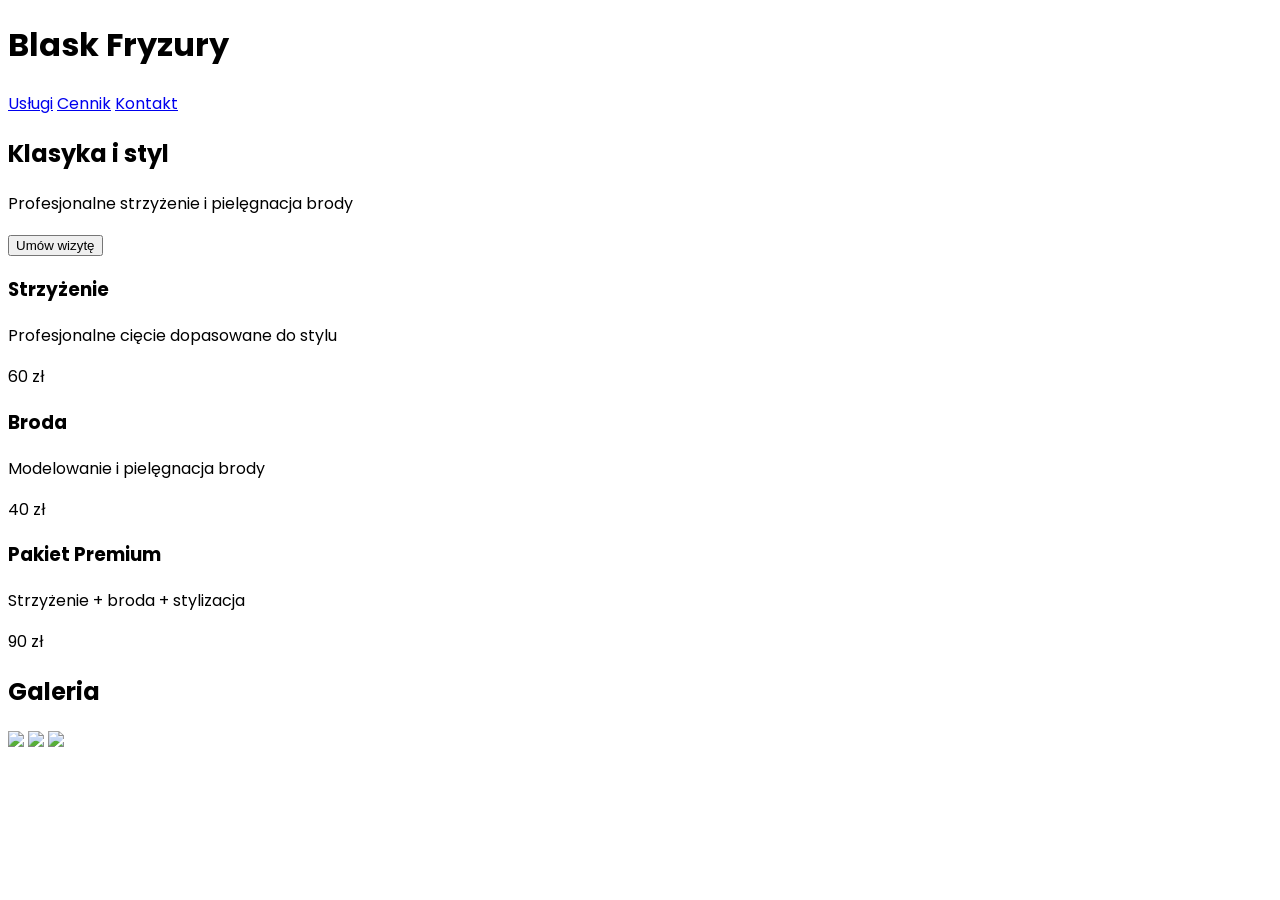
==== fryzjer/index.html @ dbd323cd "Add files via upload" ====
<!DOCTYPE html>
<html lang="pl">

<head>
    <meta charset="UTF-8">
    <meta name="viewport" content="width=device-width, initial-scale=1.0">
    <title>Fryzjer</title>
    <script src="https://cdn.tailwindcss.com"></script>
    <link href="https://fonts.googleapis.com/css2?family=Poppins&display=swap" rel="stylesheet">
    <style>
        body {
            font-family: Poppins
        }
    </style>
</head>

<body class="bg-black text-white">

    <header class="flex justify-between p-6">
        <h1 class="font-bold text-xl">Blask Fryzury</h1>
        <nav class="space-x-6">
            <a href="#">Usługi</a>
            <a href="#">Cennik</a>
            <a href="#">Kontakt</a>
        </nav>
    </header>

    <!-- HERO -->
    <section class="h-screen flex items-center justify-center text-center"
        style="background:url('https://images.unsplash.com/photo-1621605815971-fbc98d665033') center/cover">
        <div class="bg-black/60 p-10 rounded-xl">
            <h2 class="text-4xl mb-4">Klasyka i styl</h2>
            <p>Profesjonalne strzyżenie i pielęgnacja brody</p>
            <button onclick="book()" class="mt-4 bg-white text-black px-6 py-3 rounded-full">Umów wizytę</button>
        </div>
    </section>

    <!-- PRICING -->
    <section class="p-10 grid md:grid-cols-3 gap-6">
        <div class="bg-gray-900 p-6 rounded text-center">
            <h3 class="text-xl mb-2">Strzyżenie</h3>
            <p class="text-gray-400">Profesjonalne cięcie dopasowane do stylu</p>
            <p class="mt-3 font-bold">60 zł</p>
        </div>

        <div class="bg-gray-900 p-6 rounded text-center">
            <h3 class="text-xl mb-2">Broda</h3>
            <p class="text-gray-400">Modelowanie i pielęgnacja brody</p>
            <p class="mt-3 font-bold">40 zł</p>
        </div>

        <div class="bg-gray-900 p-6 rounded text-center">
            <h3 class="text-xl mb-2">Pakiet Premium</h3>
            <p class="text-gray-400">Strzyżenie + broda + stylizacja</p>
            <p class="mt-3 font-bold">90 zł</p>
        </div>
    </section>

    <!-- GALLERY -->
    <section class="p-10 text-center">
        <h2 class="text-3xl mb-6">Galeria</h2>
        <div class="grid md:grid-cols-3 gap-4">
            <img class="rounded" src="https://images.unsplash.com/photo-1512690459411-b9245aed614b">
            <img class="rounded" src="https://images.unsplash.com/photo-1522335789203-aabd1fc54bc9">
            <img class="rounded" src="https://images.unsplash.com/photo-1599351431202-1e0f0137899a">
        </div>
    </section>

    <script>
        function book() {
            alert("Rezerwacja wkrótce!");
        }
    </script>

</body>

</html>
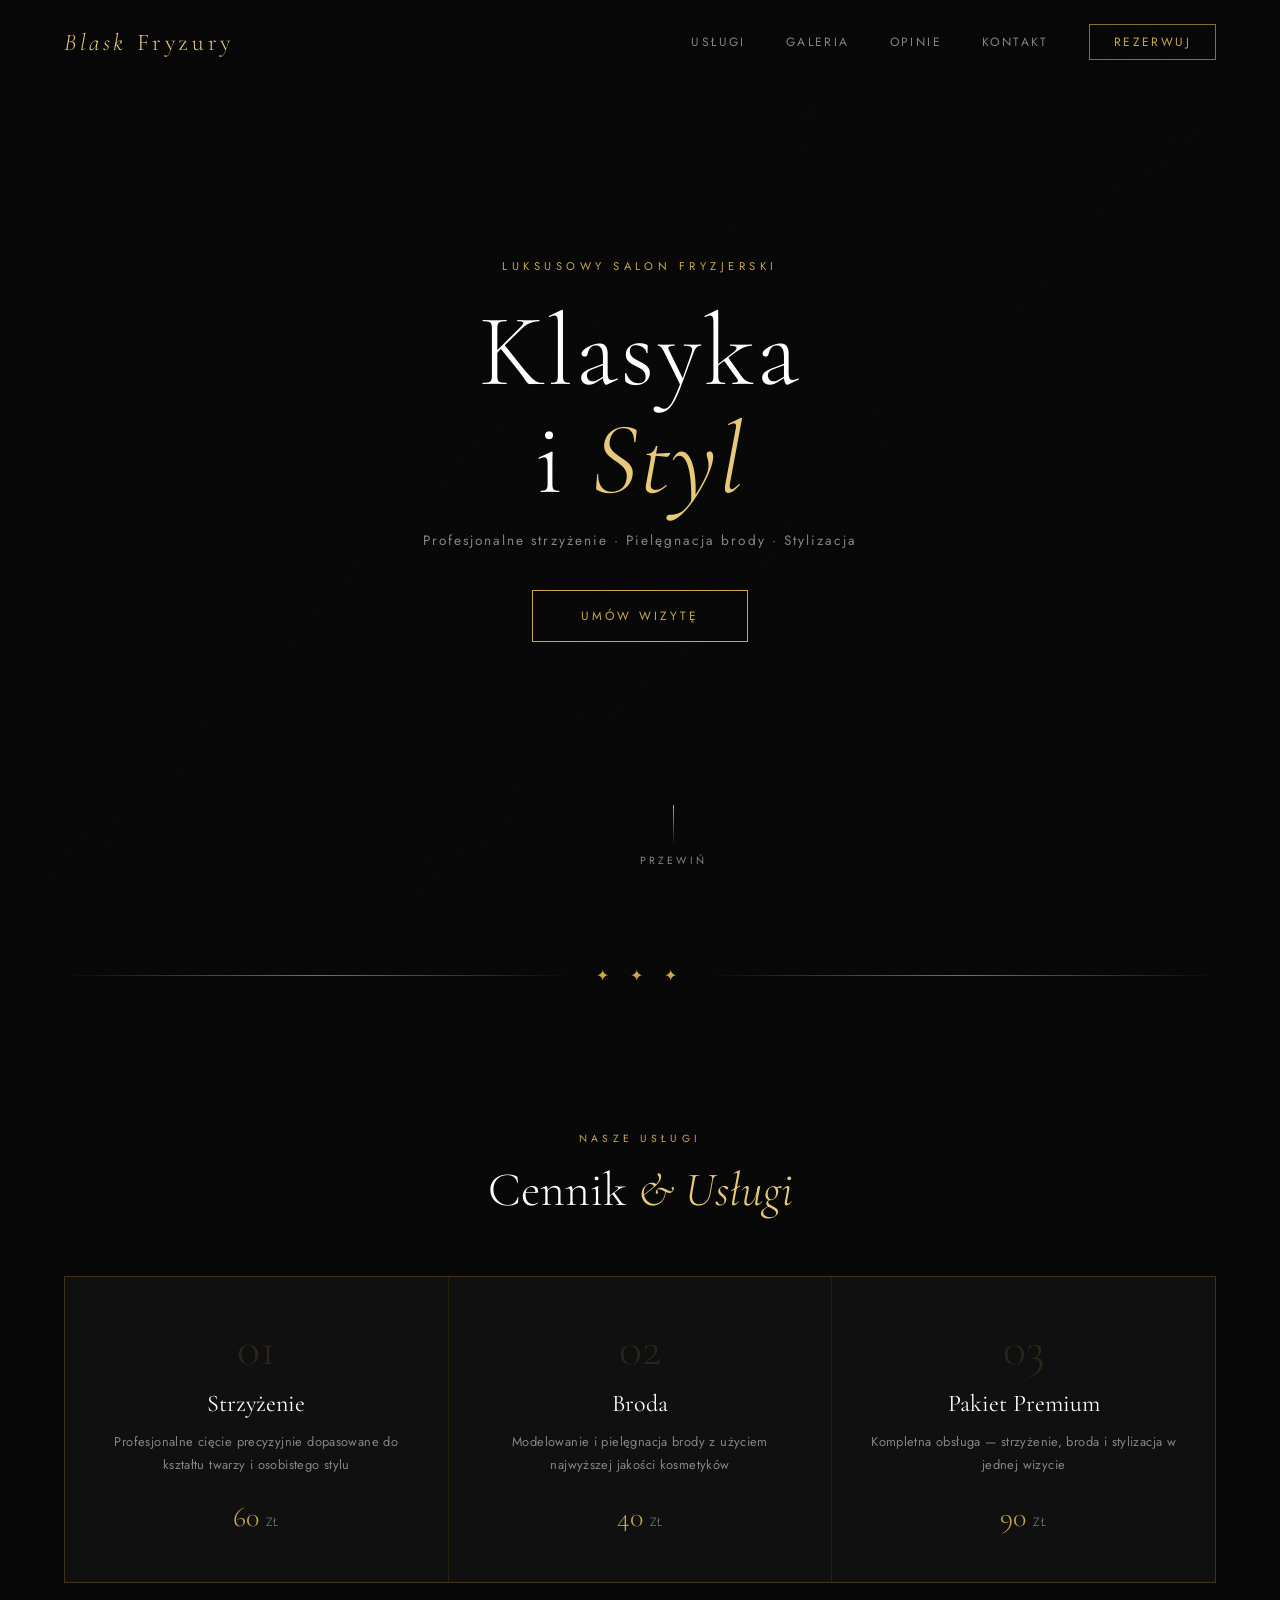
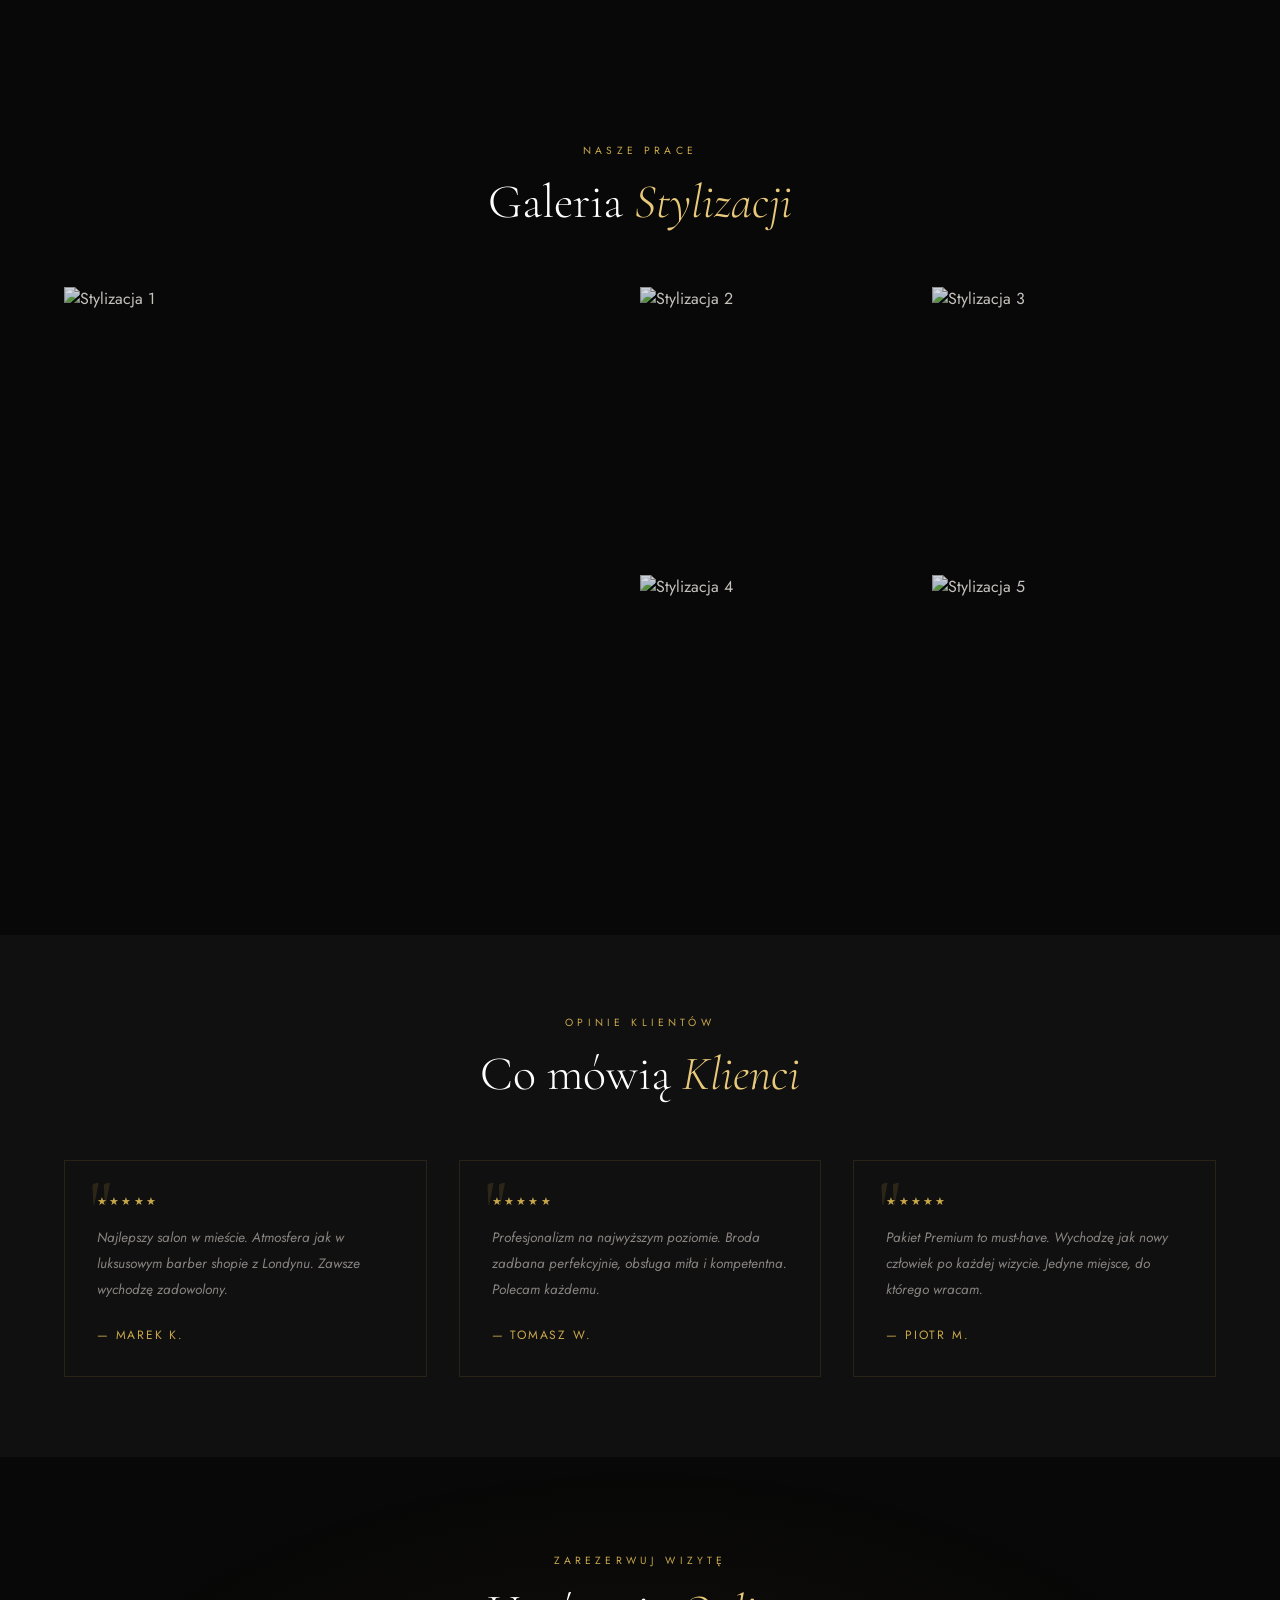
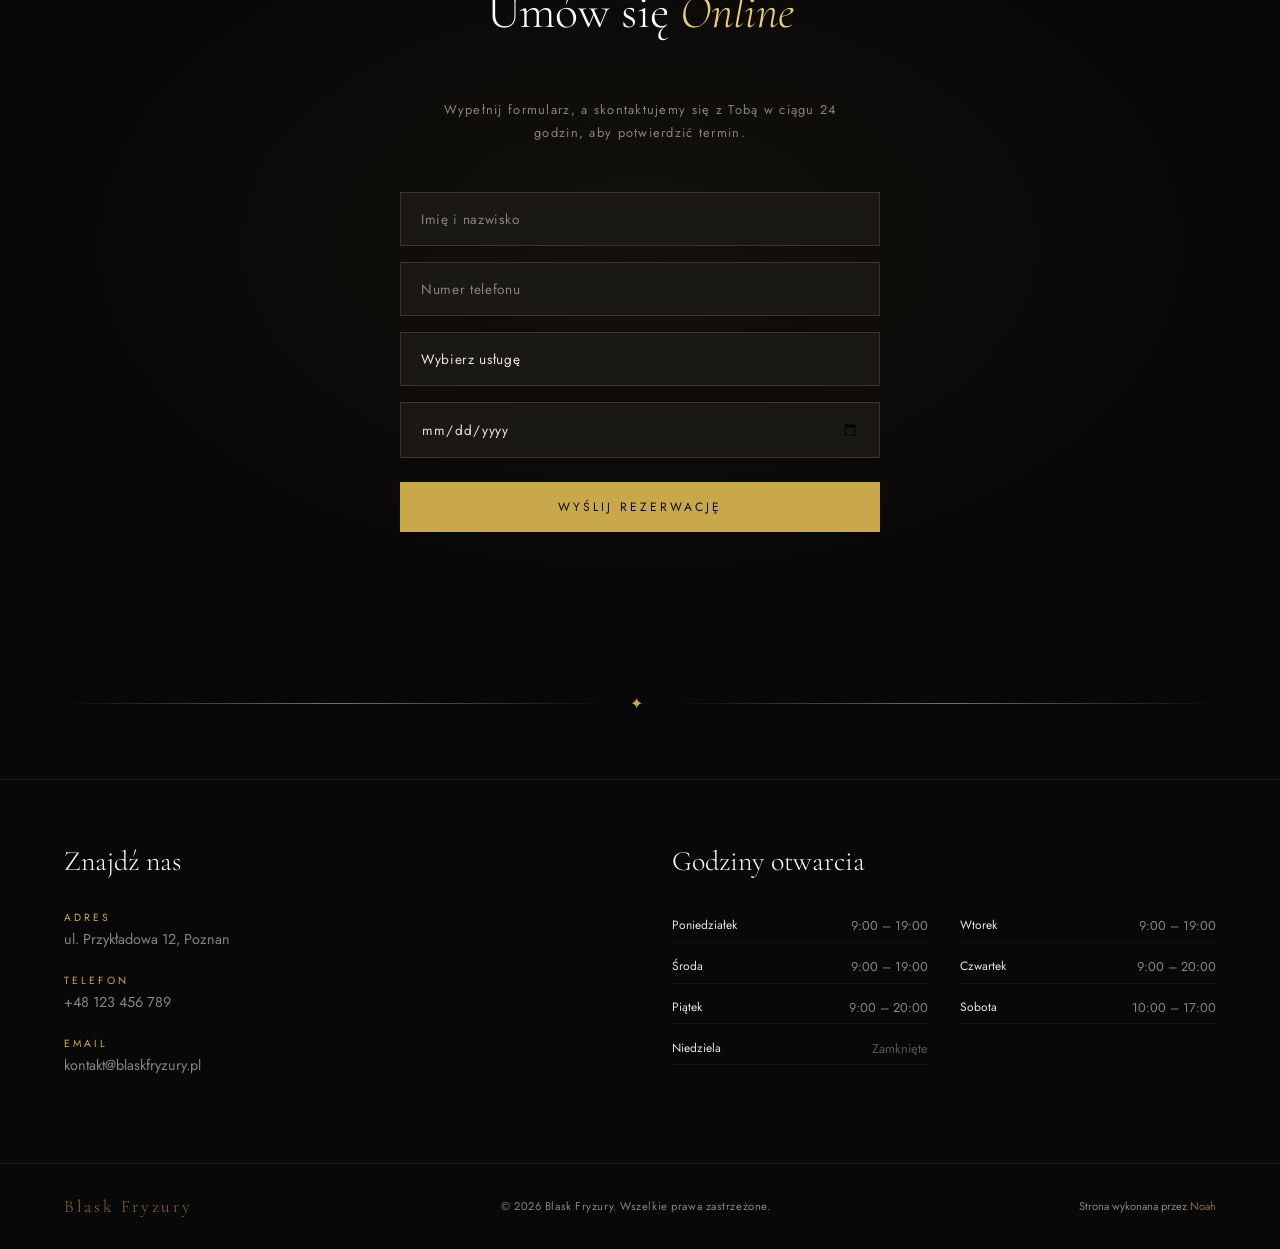
==== commit c7cf4a1d: "Update index.html" ====
--- a/fryzjer/index.html
+++ b/fryzjer/index.html
@@ -1,77 +1,919 @@
 <!DOCTYPE html>
 <html lang="pl">
-
 <head>
-    <meta charset="UTF-8">
-    <meta name="viewport" content="width=device-width, initial-scale=1.0">
-    <title>Fryzjer</title>
-    <script src="https://cdn.tailwindcss.com"></script>
-    <link href="https://fonts.googleapis.com/css2?family=Poppins&display=swap" rel="stylesheet">
-    <style>
-        body {
-            font-family: Poppins
+  <meta charset="UTF-8">
+  <meta name="viewport" content="width=device-width, initial-scale=1.0">
+  <title>Blask Fryzury — Luksusowy Salon</title>
+  <link href="https://fonts.googleapis.com/css2?family=Cormorant+Garamond:ital,wght@0,300;0,400;0,600;1,300;1,400&family=Jost:wght@300;400;500&display=swap" rel="stylesheet">
+  <style>
+    :root {
+      --gold: #C9A84C;
+      --gold-light: #E8C97A;
+      --gold-dim: #8a6f2e;
+      --black: #080808;
+      --dark: #111010;
+      --dark2: #1a1814;
+      --gray: #2a2825;
+      --text-muted: #888480;
+      --text: #e8e4dc;
+    }
+
+    * { box-sizing: border-box; margin: 0; padding: 0; }
+
+    html { scroll-behavior: smooth; }
+
+    body {
+      font-family: 'Jost', sans-serif;
+      background: var(--black);
+      color: var(--text);
+      overflow-x: hidden;
+    }
+
+    /* --- NOISE OVERLAY --- */
+    body::before {
+      content: '';
+      position: fixed;
+      inset: 0;
+      background-image: url("data:image/svg+xml,%3Csvg viewBox='0 0 256 256' xmlns='http://www.w3.org/2000/svg'%3E%3Cfilter id='noise'%3E%3CfeTurbulence type='fractalNoise' baseFrequency='0.9' numOctaves='4' stitchTiles='stitch'/%3E%3C/filter%3E%3Crect width='100%25' height='100%25' filter='url(%23noise)' opacity='0.04'/%3E%3C/svg%3E");
+      pointer-events: none;
+      z-index: 0;
+      opacity: 0.4;
+    }
+
+    /* --- HEADER --- */
+    header {
+      position: fixed;
+      top: 0; left: 0; right: 0;
+      z-index: 100;
+      display: flex;
+      justify-content: space-between;
+      align-items: center;
+      padding: 1.5rem 4rem;
+      background: linear-gradient(to bottom, rgba(8,8,8,0.95), transparent);
+      transition: background 0.4s;
+    }
+
+    header.scrolled {
+      background: rgba(8,8,8,0.97);
+      border-bottom: 1px solid rgba(201,168,76,0.15);
+    }
+
+    .logo {
+      font-family: 'Cormorant Garamond', serif;
+      font-size: 1.5rem;
+      font-weight: 300;
+      letter-spacing: 0.15em;
+      color: var(--gold-light);
+      text-decoration: none;
+    }
+
+    .logo span { font-style: italic; }
+
+    nav { display: flex; gap: 2.5rem; align-items: center; }
+
+    nav a {
+      font-size: 0.75rem;
+      letter-spacing: 0.2em;
+      text-transform: uppercase;
+      color: var(--text-muted);
+      text-decoration: none;
+      transition: color 0.3s;
+    }
+
+    nav a:hover { color: var(--gold); }
+
+    .nav-cta {
+      border: 1px solid var(--gold-dim);
+      padding: 0.5rem 1.5rem;
+      color: var(--gold) !important;
+      transition: all 0.3s !important;
+    }
+
+    .nav-cta:hover {
+      background: var(--gold);
+      color: var(--black) !important;
+    }
+
+    /* --- HERO --- */
+    #hero {
+      position: relative;
+      height: 100vh;
+      display: flex;
+      align-items: center;
+      justify-content: center;
+      overflow: hidden;
+    }
+
+    .hero-bg {
+      position: absolute;
+      inset: 0;
+      background: url('https://images.unsplash.com/photo-1621605815971-fbc98d665033?w=1600') center/cover no-repeat;
+      transform: scale(1.05);
+      animation: heroZoom 12s ease-out forwards;
+    }
+
+    @keyframes heroZoom {
+      from { transform: scale(1.08); }
+      to { transform: scale(1.0); }
+    }
+
+    .hero-overlay {
+      position: absolute;
+      inset: 0;
+      background: linear-gradient(
+        135deg,
+        rgba(8,8,8,0.85) 0%,
+        rgba(8,8,8,0.5) 50%,
+        rgba(8,8,8,0.75) 100%
+      );
+    }
+
+    .hero-content {
+      position: relative;
+      z-index: 2;
+      text-align: center;
+      animation: fadeUp 1.2s ease both;
+    }
+
+    @keyframes fadeUp {
+      from { opacity: 0; transform: translateY(30px); }
+      to { opacity: 1; transform: translateY(0); }
+    }
+
+    .hero-eyebrow {
+      font-size: 0.7rem;
+      letter-spacing: 0.4em;
+      text-transform: uppercase;
+      color: var(--gold);
+      margin-bottom: 1.5rem;
+      animation: fadeUp 1.2s 0.2s ease both;
+    }
+
+    .hero-title {
+      font-family: 'Cormorant Garamond', serif;
+      font-size: clamp(3.5rem, 8vw, 7rem);
+      font-weight: 300;
+      line-height: 1.05;
+      letter-spacing: 0.02em;
+      color: #fff;
+      margin-bottom: 1rem;
+      animation: fadeUp 1.2s 0.4s ease both;
+    }
+
+    .hero-title em {
+      font-style: italic;
+      color: var(--gold-light);
+    }
+
+    .hero-sub {
+      font-size: 0.85rem;
+      letter-spacing: 0.15em;
+      color: var(--text-muted);
+      margin-bottom: 2.5rem;
+      animation: fadeUp 1.2s 0.6s ease both;
+    }
+
+    .hero-btn {
+      display: inline-block;
+      padding: 1rem 3rem;
+      border: 1px solid var(--gold);
+      color: var(--gold);
+      font-size: 0.75rem;
+      letter-spacing: 0.25em;
+      text-transform: uppercase;
+      text-decoration: none;
+      cursor: pointer;
+      background: transparent;
+      font-family: 'Jost', sans-serif;
+      transition: all 0.4s;
+      animation: fadeUp 1.2s 0.8s ease both;
+    }
+
+    .hero-btn:hover {
+      background: var(--gold);
+      color: var(--black);
+    }
+
+    .hero-scroll {
+      position: absolute;
+      bottom: 2rem;
+      left: 50%;
+      transform: translateX(-50%);
+      display: flex;
+      flex-direction: column;
+      align-items: center;
+      gap: 8px;
+      color: var(--text-muted);
+      font-size: 0.65rem;
+      letter-spacing: 0.3em;
+      text-transform: uppercase;
+      z-index: 2;
+      animation: fadeUp 1.2s 1.2s ease both;
+    }
+
+    .scroll-line {
+      width: 1px;
+      height: 40px;
+      background: linear-gradient(to bottom, var(--gold), transparent);
+      animation: scrollPulse 2s infinite;
+    }
+
+    @keyframes scrollPulse {
+      0%, 100% { opacity: 0.4; }
+      50% { opacity: 1; }
+    }
+
+    /* --- DIVIDER --- */
+    .gold-divider {
+      display: flex;
+      align-items: center;
+      gap: 1.5rem;
+      padding: 0 4rem;
+      margin: 4rem 0;
+    }
+
+    .gold-divider::before,
+    .gold-divider::after {
+      content: '';
+      flex: 1;
+      height: 1px;
+      background: linear-gradient(to right, transparent, var(--gold-dim), transparent);
+    }
+
+    .gold-divider-icon {
+      color: var(--gold);
+      font-size: 1rem;
+      letter-spacing: 0.5em;
+    }
+
+    /* --- SECTION HEADERS --- */
+    .section-header {
+      text-align: center;
+      margin-bottom: 3.5rem;
+    }
+
+    .section-eyebrow {
+      font-size: 0.65rem;
+      letter-spacing: 0.4em;
+      text-transform: uppercase;
+      color: var(--gold);
+      margin-bottom: 1rem;
+    }
+
+    .section-title {
+      font-family: 'Cormorant Garamond', serif;
+      font-size: clamp(2rem, 4vw, 3rem);
+      font-weight: 300;
+      color: #fff;
+      line-height: 1.2;
+    }
+
+    .section-title em { font-style: italic; color: var(--gold-light); }
+
+    /* --- SERVICES --- */
+    #uslugi {
+      padding: 5rem 4rem;
+      position: relative;
+    }
+
+    .services-grid {
+      display: grid;
+      grid-template-columns: repeat(3, 1fr);
+      gap: 1px;
+      background: rgba(201,168,76,0.15);
+      border: 1px solid rgba(201,168,76,0.15);
+    }
+
+    .service-card {
+      background: var(--dark);
+      padding: 3rem 2rem;
+      text-align: center;
+      transition: background 0.4s;
+      position: relative;
+      overflow: hidden;
+    }
+
+    .service-card::before {
+      content: '';
+      position: absolute;
+      bottom: 0; left: 0; right: 0;
+      height: 2px;
+      background: linear-gradient(to right, transparent, var(--gold), transparent);
+      transform: scaleX(0);
+      transition: transform 0.4s;
+    }
+
+    .service-card:hover { background: var(--dark2); }
+    .service-card:hover::before { transform: scaleX(1); }
+
+    .service-number {
+      font-family: 'Cormorant Garamond', serif;
+      font-size: 3rem;
+      font-weight: 300;
+      color: rgba(201,168,76,0.15);
+      line-height: 1;
+      margin-bottom: 1rem;
+    }
+
+    .service-name {
+      font-family: 'Cormorant Garamond', serif;
+      font-size: 1.5rem;
+      font-weight: 400;
+      color: #fff;
+      margin-bottom: 0.75rem;
+    }
+
+    .service-desc {
+      font-size: 0.8rem;
+      color: var(--text-muted);
+      line-height: 1.8;
+      margin-bottom: 1.5rem;
+      letter-spacing: 0.03em;
+    }
+
+    .service-price {
+      font-family: 'Cormorant Garamond', serif;
+      font-size: 1.75rem;
+      font-weight: 300;
+      color: var(--gold);
+    }
+
+    .service-price span {
+      font-family: 'Jost', sans-serif;
+      font-size: 0.75rem;
+      color: var(--text-muted);
+      letter-spacing: 0.1em;
+    }
+
+    /* --- GALLERY --- */
+    #galeria {
+      padding: 5rem 4rem;
+    }
+
+    .gallery-grid {
+      display: grid;
+      grid-template-columns: 2fr 1fr 1fr;
+      grid-template-rows: 280px 280px;
+      gap: 8px;
+    }
+
+    .gallery-item {
+      overflow: hidden;
+      position: relative;
+    }
+
+    .gallery-item:first-child {
+      grid-row: 1 / 3;
+    }
+
+    .gallery-item img {
+      width: 100%;
+      height: 100%;
+      object-fit: cover;
+      transition: transform 0.7s ease;
+      filter: grayscale(20%) brightness(0.85);
+    }
+
+    .gallery-item:hover img {
+      transform: scale(1.06);
+      filter: grayscale(0%) brightness(1);
+    }
+
+    .gallery-item::after {
+      content: '';
+      position: absolute;
+      inset: 0;
+      border: 1px solid rgba(201,168,76,0);
+      transition: border-color 0.4s;
+      pointer-events: none;
+    }
+
+    .gallery-item:hover::after {
+      border-color: rgba(201,168,76,0.4);
+    }
+
+    /* --- TESTIMONIALS --- */
+    #opinie {
+      padding: 5rem 4rem;
+      background: var(--dark);
+    }
+
+    .testimonials-grid {
+      display: grid;
+      grid-template-columns: repeat(3, 1fr);
+      gap: 2rem;
+    }
+
+    .testimonial {
+      padding: 2rem;
+      border: 1px solid rgba(201,168,76,0.12);
+      position: relative;
+    }
+
+    .testimonial::before {
+      content: '"';
+      font-family: 'Cormorant Garamond', serif;
+      font-size: 5rem;
+      line-height: 1;
+      color: rgba(201,168,76,0.15);
+      position: absolute;
+      top: 0.5rem;
+      left: 1.5rem;
+    }
+
+    .testimonial-text {
+      font-size: 0.85rem;
+      color: var(--text-muted);
+      line-height: 1.9;
+      margin-bottom: 1.5rem;
+      margin-top: 1rem;
+      font-style: italic;
+    }
+
+    .testimonial-author {
+      font-size: 0.75rem;
+      letter-spacing: 0.15em;
+      text-transform: uppercase;
+      color: var(--gold);
+    }
+
+    .stars {
+      color: var(--gold);
+      font-size: 0.7rem;
+      letter-spacing: 0.2em;
+      margin-bottom: 0.75rem;
+    }
+
+    /* --- BOOKING --- */
+    #rezerwacja {
+      padding: 6rem 4rem;
+      text-align: center;
+      position: relative;
+      overflow: hidden;
+    }
+
+    #rezerwacja::before {
+      content: '';
+      position: absolute;
+      inset: 0;
+      background: radial-gradient(ellipse at center, rgba(201,168,76,0.06) 0%, transparent 70%);
+    }
+
+    .booking-subtitle {
+      font-size: 0.8rem;
+      color: var(--text-muted);
+      letter-spacing: 0.1em;
+      max-width: 400px;
+      margin: 1rem auto 3rem;
+      line-height: 1.8;
+    }
+
+    .booking-form {
+      display: flex;
+      flex-direction: column;
+      gap: 1rem;
+      max-width: 480px;
+      margin: 0 auto;
+      position: relative;
+      z-index: 1;
+    }
+
+    .booking-form input,
+    .booking-form select {
+      background: var(--dark2);
+      border: 1px solid rgba(201,168,76,0.2);
+      color: var(--text);
+      padding: 1rem 1.25rem;
+      font-family: 'Jost', sans-serif;
+      font-size: 0.85rem;
+      letter-spacing: 0.05em;
+      outline: none;
+      transition: border-color 0.3s;
+      -webkit-appearance: none;
+    }
+
+    .booking-form input::placeholder { color: var(--text-muted); }
+
+    .booking-form input:focus,
+    .booking-form select:focus {
+      border-color: var(--gold);
+    }
+
+    .booking-form select option { background: var(--dark2); }
+
+    .booking-submit {
+      padding: 1rem 2rem;
+      background: var(--gold);
+      color: var(--black);
+      border: none;
+      font-family: 'Jost', sans-serif;
+      font-size: 0.75rem;
+      letter-spacing: 0.25em;
+      text-transform: uppercase;
+      cursor: pointer;
+      transition: background 0.3s, transform 0.2s;
+      margin-top: 0.5rem;
+    }
+
+    .booking-submit:hover { background: var(--gold-light); }
+    .booking-submit:active { transform: scale(0.98); }
+
+    /* --- CONTACT --- */
+    #kontakt {
+      padding: 4rem;
+      display: grid;
+      grid-template-columns: 1fr 1fr;
+      gap: 4rem;
+      border-top: 1px solid rgba(201,168,76,0.12);
+    }
+
+    .contact-info h3 {
+      font-family: 'Cormorant Garamond', serif;
+      font-size: 1.75rem;
+      font-weight: 300;
+      color: #fff;
+      margin-bottom: 2rem;
+    }
+
+    .contact-item {
+      display: flex;
+      flex-direction: column;
+      gap: 4px;
+      margin-bottom: 1.5rem;
+    }
+
+    .contact-label {
+      font-size: 0.65rem;
+      letter-spacing: 0.3em;
+      text-transform: uppercase;
+      color: var(--gold);
+    }
+
+    .contact-value {
+      font-size: 0.9rem;
+      color: var(--text-muted);
+    }
+
+    .hours-grid {
+      display: grid;
+      grid-template-columns: 1fr 1fr;
+      gap: 0.5rem 2rem;
+      margin-top: 1rem;
+    }
+
+    .hours-row {
+      display: flex;
+      justify-content: space-between;
+      font-size: 0.8rem;
+      color: var(--text-muted);
+      padding: 0.4rem 0;
+      border-bottom: 1px solid rgba(255,255,255,0.05);
+    }
+
+    .hours-row .day { color: var(--text); font-size: 0.75rem; }
+
+    /* --- FOOTER --- */
+    footer {
+      padding: 2rem 4rem;
+      border-top: 1px solid rgba(201,168,76,0.12);
+      display: flex;
+      justify-content: space-between;
+      align-items: center;
+    }
+
+    .footer-logo {
+      font-family: 'Cormorant Garamond', serif;
+      font-size: 1.1rem;
+      font-weight: 300;
+      color: var(--gold-dim);
+      letter-spacing: 0.15em;
+    }
+
+    .footer-copy {
+      font-size: 0.7rem;
+      color: var(--text-muted);
+      letter-spacing: 0.05em;
+    }
+
+    .footer-made {
+      font-size: 0.7rem;
+      color: var(--text-muted);
+    }
+
+    .footer-made a {
+      color: var(--gold-dim);
+      text-decoration: none;
+      transition: color 0.3s;
+    }
+
+    .footer-made a:hover { color: var(--gold); }
+
+    /* --- MODAL --- */
+    .modal-overlay {
+      position: fixed;
+      inset: 0;
+      background: rgba(8,8,8,0.92);
+      z-index: 200;
+      display: flex;
+      align-items: center;
+      justify-content: center;
+      opacity: 0;
+      pointer-events: none;
+      transition: opacity 0.4s;
+    }
+
+    .modal-overlay.open {
+      opacity: 1;
+      pointer-events: all;
+    }
+
+    .modal {
+      background: var(--dark2);
+      border: 1px solid rgba(201,168,76,0.25);
+      padding: 3rem;
+      max-width: 440px;
+      width: 90%;
+      text-align: center;
+      transform: translateY(20px);
+      transition: transform 0.4s;
+    }
+
+    .modal-overlay.open .modal { transform: translateY(0); }
+
+    .modal h3 {
+      font-family: 'Cormorant Garamond', serif;
+      font-size: 1.75rem;
+      font-weight: 300;
+      color: var(--gold-light);
+      margin-bottom: 1rem;
+    }
+
+    .modal p {
+      font-size: 0.85rem;
+      color: var(--text-muted);
+      line-height: 1.8;
+      margin-bottom: 2rem;
+    }
+
+    .modal-close {
+      background: none;
+      border: 1px solid var(--gold-dim);
+      color: var(--gold);
+      padding: 0.75rem 2rem;
+      font-family: 'Jost', sans-serif;
+      font-size: 0.75rem;
+      letter-spacing: 0.2em;
+      text-transform: uppercase;
+      cursor: pointer;
+      transition: all 0.3s;
+    }
+
+    .modal-close:hover { background: var(--gold); color: var(--black); }
+
+    /* --- REVEAL ANIMATION --- */
+    .reveal {
+      opacity: 0;
+      transform: translateY(24px);
+      transition: opacity 0.8s ease, transform 0.8s ease;
+    }
+
+    .reveal.visible {
+      opacity: 1;
+      transform: translateY(0);
+    }
+
+    @media (max-width: 768px) {
+      header { padding: 1.25rem 1.5rem; }
+      nav .nav-links { display: none; }
+      #uslugi, #galeria, #opinie, #rezerwacja { padding: 3rem 1.5rem; }
+      .services-grid { grid-template-columns: 1fr; }
+      .gallery-grid { grid-template-columns: 1fr; grid-template-rows: auto; }
+      .gallery-item:first-child { grid-row: auto; }
+      .testimonials-grid { grid-template-columns: 1fr; }
+      #kontakt { grid-template-columns: 1fr; padding: 3rem 1.5rem; }
+      footer { flex-direction: column; gap: 1rem; text-align: center; padding: 2rem 1.5rem; }
+      .gold-divider { padding: 0 1.5rem; }
+    }
+  </style>
+</head>
+<body>
+
+  <!-- HEADER -->
+  <header id="header">
+    <a href="#" class="logo"><span>Blask</span> Fryzury</a>
+    <nav>
+      <div class="nav-links" style="display:flex; gap:2.5rem;">
+        <a href="#uslugi">Usługi</a>
+        <a href="#galeria">Galeria</a>
+        <a href="#opinie">Opinie</a>
+        <a href="#kontakt">Kontakt</a>
+      </div>
+      <a href="#rezerwacja" class="nav-cta">Rezerwuj</a>
+    </nav>
+  </header>
+
+  <!-- HERO -->
+  <section id="hero">
+    <div class="hero-bg"></div>
+    <div class="hero-overlay"></div>
+    <div class="hero-content">
+      <p class="hero-eyebrow">Luksusowy salon fryzjerski</p>
+      <h1 class="hero-title">Klasyka<br>i <em>Styl</em></h1>
+      <p class="hero-sub">Profesjonalne strzyżenie · Pielęgnacja brody · Stylizacja</p>
+      <button class="hero-btn" onclick="document.getElementById('rezerwacja').scrollIntoView({behavior:'smooth'})">
+        Umów wizytę
+      </button>
+    </div>
+    <div class="hero-scroll">
+      <div class="scroll-line"></div>
+      Przewiń
+    </div>
+  </section>
+
+  <!-- DIVIDER -->
+  <div class="gold-divider"><span class="gold-divider-icon">✦ ✦ ✦</span></div>
+
+  <!-- SERVICES -->
+  <section id="uslugi">
+    <div class="section-header reveal">
+      <p class="section-eyebrow">Nasze usługi</p>
+      <h2 class="section-title">Cennik <em>& Usługi</em></h2>
+    </div>
+    <div class="services-grid reveal">
+      <div class="service-card">
+        <div class="service-number">01</div>
+        <h3 class="service-name">Strzyżenie</h3>
+        <p class="service-desc">Profesjonalne cięcie precyzyjnie dopasowane do kształtu twarzy i osobistego stylu</p>
+        <div class="service-price">60 <span>ZŁ</span></div>
+      </div>
+      <div class="service-card">
+        <div class="service-number">02</div>
+        <h3 class="service-name">Broda</h3>
+        <p class="service-desc">Modelowanie i pielęgnacja brody z użyciem najwyższej jakości kosmetyków</p>
+        <div class="service-price">40 <span>ZŁ</span></div>
+      </div>
+      <div class="service-card">
+        <div class="service-number">03</div>
+        <h3 class="service-name">Pakiet Premium</h3>
+        <p class="service-desc">Kompletna obsługa — strzyżenie, broda i stylizacja w jednej wizycie</p>
+        <div class="service-price">90 <span>ZŁ</span></div>
+      </div>
+    </div>
+  </section>
+
+  <!-- GALLERY -->
+  <section id="galeria">
+    <div class="section-header reveal">
+      <p class="section-eyebrow">Nasze prace</p>
+      <h2 class="section-title">Galeria <em>Stylizacji</em></h2>
+    </div>
+    <div class="gallery-grid reveal">
+      <div class="gallery-item">
+        <img src="https://images.unsplash.com/photo-1621605815971-fbc98d665033?w=800" alt="Stylizacja 1">
+      </div>
+      <div class="gallery-item">
+        <img src="https://images.unsplash.com/photo-1512690459411-b9245aed614b?w=600" alt="Stylizacja 2">
+      </div>
+      <div class="gallery-item">
+        <img src="https://images.unsplash.com/photo-1522335789203-aabd1fc54bc9?w=600" alt="Stylizacja 3">
+      </div>
+      <div class="gallery-item">
+        <img src="https://images.unsplash.com/photo-1599351431202-1e0f0137899a?w=600" alt="Stylizacja 4">
+      </div>
+      <div class="gallery-item">
+        <img src="https://images.unsplash.com/photo-1503951914875-452162b0f3f1?w=600" alt="Stylizacja 5">
+      </div>
+    </div>
+  </section>
+
+  <!-- TESTIMONIALS -->
+  <section id="opinie">
+    <div class="section-header reveal">
+      <p class="section-eyebrow">Opinie klientów</p>
+      <h2 class="section-title">Co mówią <em>Klienci</em></h2>
+    </div>
+    <div class="testimonials-grid reveal">
+      <div class="testimonial">
+        <div class="stars">★★★★★</div>
+        <p class="testimonial-text">Najlepszy salon w mieście. Atmosfera jak w luksusowym barber shopie z Londynu. Zawsze wychodzę zadowolony.</p>
+        <div class="testimonial-author">— Marek K.</div>
+      </div>
+      <div class="testimonial">
+        <div class="stars">★★★★★</div>
+        <p class="testimonial-text">Profesjonalizm na najwyższym poziomie. Broda zadbana perfekcyjnie, obsługa miła i kompetentna. Polecam każdemu.</p>
+        <div class="testimonial-author">— Tomasz W.</div>
+      </div>
+      <div class="testimonial">
+        <div class="stars">★★★★★</div>
+        <p class="testimonial-text">Pakiet Premium to must-have. Wychodzę jak nowy człowiek po każdej wizycie. Jedyne miejsce, do którego wracam.</p>
+        <div class="testimonial-author">— Piotr M.</div>
+      </div>
+    </div>
+  </section>
+
+  <!-- BOOKING -->
+  <section id="rezerwacja">
+    <div class="section-header reveal">
+      <p class="section-eyebrow">Zarezerwuj wizytę</p>
+      <h2 class="section-title">Umów się <em>Online</em></h2>
+    </div>
+    <p class="booking-subtitle reveal">Wypełnij formularz, a skontaktujemy się z Tobą w ciągu 24 godzin, aby potwierdzić termin.</p>
+    <form class="booking-form reveal" onsubmit="handleBooking(event)">
+      <input type="text" placeholder="Imię i nazwisko" required>
+      <input type="tel" placeholder="Numer telefonu" required>
+      <select required>
+        <option value="" disabled selected>Wybierz usługę</option>
+        <option>Strzyżenie — 60 zł</option>
+        <option>Broda — 40 zł</option>
+        <option>Pakiet Premium — 90 zł</option>
+      </select>
+      <input type="date" required>
+      <button type="submit" class="booking-submit">Wyślij rezerwację</button>
+    </form>
+  </section>
+
+  <!-- DIVIDER -->
+  <div class="gold-divider"><span class="gold-divider-icon">✦</span></div>
+
+  <!-- CONTACT -->
+  <section id="kontakt">
+    <div class="contact-info reveal">
+      <h3>Znajdź nas</h3>
+      <div class="contact-item">
+        <span class="contact-label">Adres</span>
+        <span class="contact-value">ul. Przykładowa 12, Poznan</span>
+      </div>
+      <div class="contact-item">
+        <span class="contact-label">Telefon</span>
+        <span class="contact-value">+48 123 456 789</span>
+      </div>
+      <div class="contact-item">
+        <span class="contact-label">Email</span>
+        <span class="contact-value">kontakt@blaskfryzury.pl</span>
+      </div>
+    </div>
+    <div class="reveal">
+      <h3 style="font-family:'Cormorant Garamond',serif; font-size:1.75rem; font-weight:300; color:#fff; margin-bottom:2rem;">Godziny otwarcia</h3>
+      <div class="hours-grid">
+        <div class="hours-row"><span class="day">Poniedziałek</span><span>9:00 – 19:00</span></div>
+        <div class="hours-row"><span class="day">Wtorek</span><span>9:00 – 19:00</span></div>
+        <div class="hours-row"><span class="day">Środa</span><span>9:00 – 19:00</span></div>
+        <div class="hours-row"><span class="day">Czwartek</span><span>9:00 – 20:00</span></div>
+        <div class="hours-row"><span class="day">Piątek</span><span>9:00 – 20:00</span></div>
+        <div class="hours-row"><span class="day">Sobota</span><span>10:00 – 17:00</span></div>
+        <div class="hours-row"><span class="day">Niedziela</span><span style="color:#555">Zamknięte</span></div>
+      </div>
+    </div>
+  </section>
+
+  <!-- FOOTER -->
+  <footer>
+    <div class="footer-logo">Blask Fryzury</div>
+    <div class="footer-copy">© 2026 Blask Fryzury. Wszelkie prawa zastrzeżone.</div>
+    <div class="footer-made">Strona wykonana przez <a href="https://noah-webdev.github.io/MyPortfolio">Noah</a></div>
+  </footer>
+
+  <!-- MODAL -->
+  <div class="modal-overlay" id="modal">
+    <div class="modal">
+      <h3>Dziękujemy!</h3>
+      <p>Twoja rezerwacja została przyjęta. Skontaktujemy się z Tobą wkrótce, aby potwierdzić termin wizyty.</p>
+      <button class="modal-close" onclick="closeModal()">Zamknij</button>
+    </div>
+  </div>
+
+  <script>
+    // Header scroll effect
+    const header = document.getElementById('header');
+    window.addEventListener('scroll', () => {
+      header.classList.toggle('scrolled', window.scrollY > 60);
+    });
+
+    // Reveal on scroll
+    const reveals = document.querySelectorAll('.reveal');
+    const observer = new IntersectionObserver((entries) => {
+      entries.forEach(e => {
+        if (e.isIntersecting) {
+          e.target.classList.add('visible');
+          observer.unobserve(e.target);
         }
-    </style>
-</head>
-
-<body class="bg-black text-white">
-
-    <header class="flex justify-between p-6">
-        <h1 class="font-bold text-xl">Blask Fryzury</h1>
-        <nav class="space-x-6">
-            <a href="#">Usługi</a>
-            <a href="#">Cennik</a>
-            <a href="#">Kontakt</a>
-        </nav>
-    </header>
-
-    <!-- HERO -->
-    <section class="h-screen flex items-center justify-center text-center"
-        style="background:url('https://images.unsplash.com/photo-1621605815971-fbc98d665033') center/cover">
-        <div class="bg-black/60 p-10 rounded-xl">
-            <h2 class="text-4xl mb-4">Klasyka i styl</h2>
-            <p>Profesjonalne strzyżenie i pielęgnacja brody</p>
-            <button onclick="book()" class="mt-4 bg-white text-black px-6 py-3 rounded-full">Umów wizytę</button>
-        </div>
-    </section>
-
-    <!-- PRICING -->
-    <section class="p-10 grid md:grid-cols-3 gap-6">
-        <div class="bg-gray-900 p-6 rounded text-center">
-            <h3 class="text-xl mb-2">Strzyżenie</h3>
-            <p class="text-gray-400">Profesjonalne cięcie dopasowane do stylu</p>
-            <p class="mt-3 font-bold">60 zł</p>
-        </div>
-
-        <div class="bg-gray-900 p-6 rounded text-center">
-            <h3 class="text-xl mb-2">Broda</h3>
-            <p class="text-gray-400">Modelowanie i pielęgnacja brody</p>
-            <p class="mt-3 font-bold">40 zł</p>
-        </div>
-
-        <div class="bg-gray-900 p-6 rounded text-center">
-            <h3 class="text-xl mb-2">Pakiet Premium</h3>
-            <p class="text-gray-400">Strzyżenie + broda + stylizacja</p>
-            <p class="mt-3 font-bold">90 zł</p>
-        </div>
-    </section>
-
-    <!-- GALLERY -->
-    <section class="p-10 text-center">
-        <h2 class="text-3xl mb-6">Galeria</h2>
-        <div class="grid md:grid-cols-3 gap-4">
-            <img class="rounded" src="https://images.unsplash.com/photo-1512690459411-b9245aed614b">
-            <img class="rounded" src="https://images.unsplash.com/photo-1522335789203-aabd1fc54bc9">
-            <img class="rounded" src="https://images.unsplash.com/photo-1599351431202-1e0f0137899a">
-        </div>
-    </section>
-
-    <script>
-        function book() {
-            alert("Rezerwacja wkrótce!");
-        }
-    </script>
-
+      });
+    }, { threshold: 0.1 });
+    reveals.forEach(r => observer.observe(r));
+
+    // Booking form
+    function handleBooking(e) {
+      e.preventDefault();
+      document.getElementById('modal').classList.add('open');
+    }
+
+    function closeModal() {
+      document.getElementById('modal').classList.remove('open');
+    }
+
+    document.getElementById('modal').addEventListener('click', function(e) {
+      if (e.target === this) closeModal();
+    });
+  </script>
 </body>
-
-</html>+</html>
